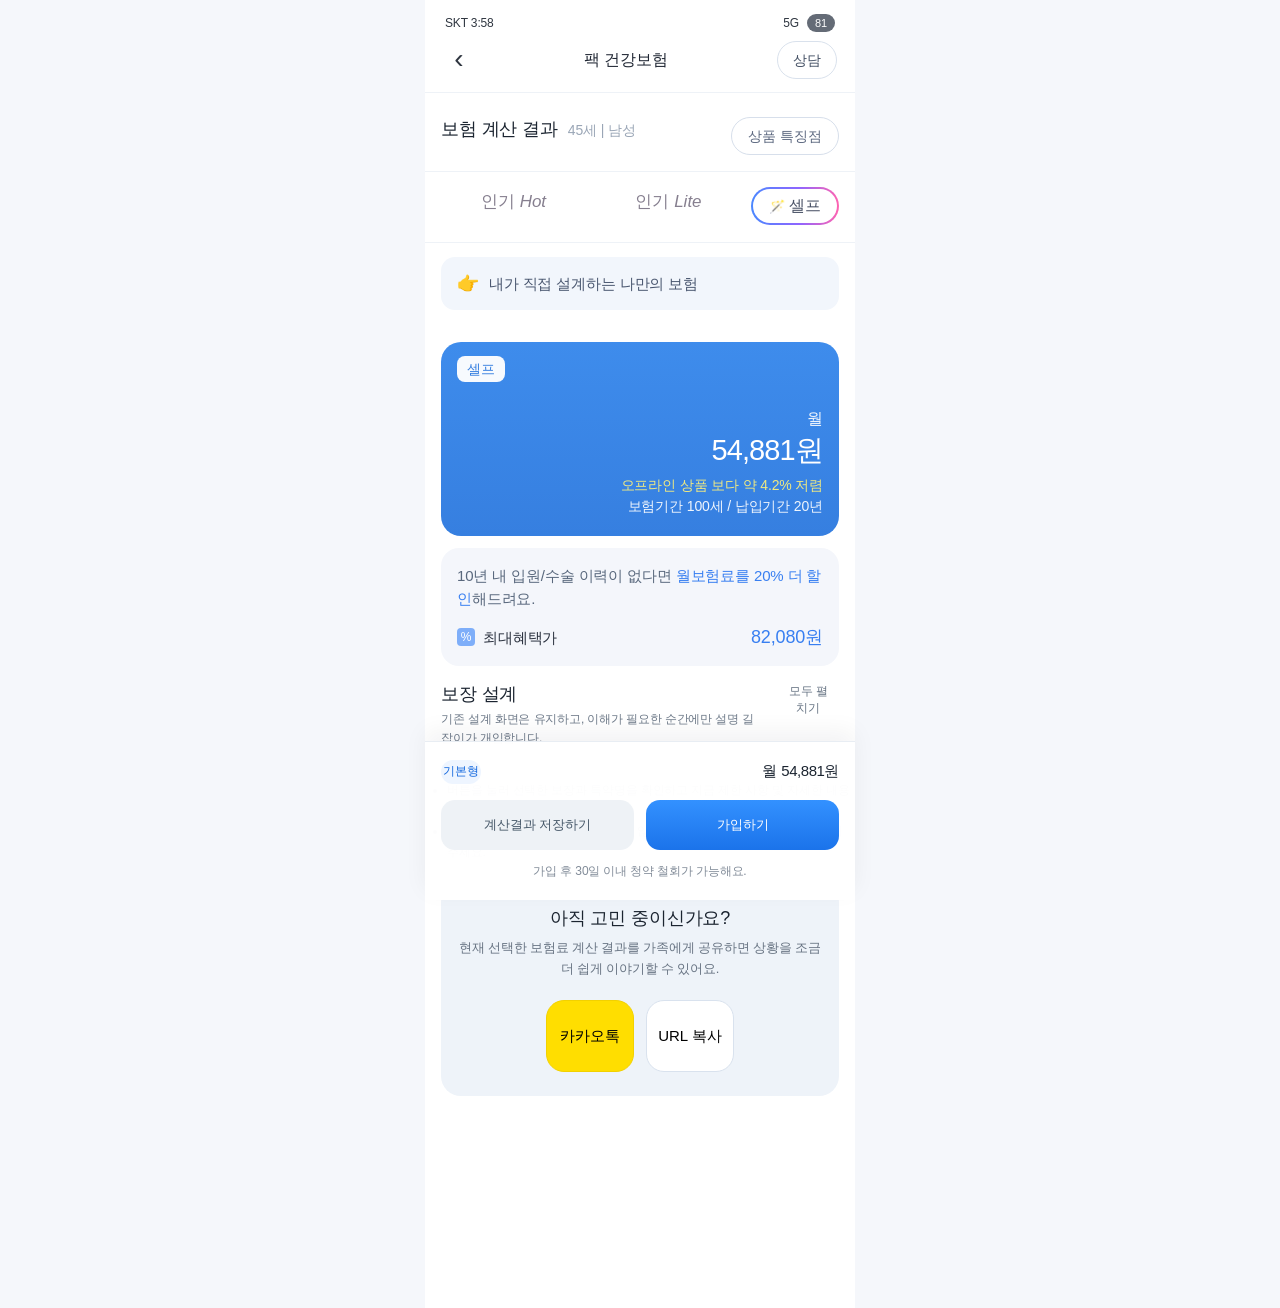
==== sli_knowledge_agent/index.html @ 91657cc1 "Simplify comparison drawer layout" ====
﻿<!DOCTYPE html>
<html lang="ko" class="mobile">
  <head>
    <meta charset="UTF-8" />
    <meta name="viewport" content="width=device-width, initial-scale=1.0" />
    <title>보험 계산 결과 | 보험길잡이 AGENT MVP</title>
    <link rel="stylesheet" href="./styles.css" />
  </head>
  <body>
    <div id="app" class="page-shell">
      <header class="direct-header js-sticky js-fl">
        <div class="status-bar" aria-hidden="true">
          <span class="status-carrier">SKT 3:58</span>
          <div class="status-icons">
            <span>5G</span>
            <span class="status-battery">81</span>
          </div>
        </div>
        <div class="header-wrap">
          <button type="button" class="btn-header-previous">
            <span aria-hidden="true">‹</span>
            <span class="offscreen">뒤로가기</span>
          </button>
          <h1 class="tittle">팩 건강보험</h1>
          <ul class="right-area">
            <li><button type="button" class="btn-ext consult">상담</button></li>
          </ul>
        </div>
      </header>

      <main class="result-page">
        <section class="top-filter-area">
          <div class="top-filter-row">
            <div class="filter-summary">
              <p class="caption">
                <span class="caption-label">보험 계산 결과</span>
                <strong class="caption-age">45세 | 남성</strong>
              </p>
            </div>
            <div class="filter-actions">
              <button type="button" class="badge-btn feature-btn">상품 특징점</button>
            </div>
          </div>

          <div class="result-tabs" role="tablist" aria-label="설계 유형">
            <button type="button" class="result-tab" role="tab" aria-selected="false">인기 <em>Hot</em></button>
            <button type="button" class="result-tab" role="tab" aria-selected="false">인기 <em>Lite</em></button>
            <button type="button" class="result-tab result-tab-self" id="openOverview" role="tab" aria-selected="true">
              <span class="spark-icon" aria-hidden="true">🪄</span>
              셀프
            </button>
          </div>

          <div class="self-banner">
            <span class="self-banner-icon" aria-hidden="true">👉</span>
            <p>내가 직접 설계하는 나만의 보험</p>
          </div>
        </section>

        <section class="price-panel">
          <div class="price-card">
            <div class="mini-flag self">셀프</div>
            <div class="price-copy">
              <span>월</span>
              <strong id="totalPremium">102,600원</strong>
              <p class="price-benefit-copy">오프라인 상품 보다 약 4.2% 저렴</p>
              <p>보험기간 100세 / 납입기간 20년</p>
            </div>
          </div>

          <article class="benefit-box">
            <p class="benefit-copy">10년 내 입원/수술 이력이 없다면 <strong>월보험료를 20% 더 할인</strong>해드려요.</p>
            <div class="benefit-line">
              <span class="benefit-badge">%</span>
              <span>최대혜택가</span>
              <strong>82,080원</strong>
            </div>
          </article>
        </section>

        <section class="calc-section">
          <div class="section-headline">
            <div>
              <h2>보장 설계</h2>
              <p>기존 설계 화면은 유지하고, 이해가 필요한 순간에만 설명 길잡이가 개입합니다.</p>
            </div>
            <button type="button" class="btn-arrow">모두 펼치기</button>
          </div>
          <div id="productSections" class="group-list"></div>
        </section>

        <section class="legal-area">
          <ul class="txt-list dot-list">
            <li>버튼을 눌러 선택한 보장과 특약명을 확인하고 지금 제한 사항 및 자세한 내용을 같이 읽어보세요.</li>
            <li>보험길잡이 설명은 권유를 대신하지 않으며 자세한 기준은 약관을 꼭 확인해 주세요.</li>
          </ul>
        </section>

        <section class="bot-share-area">
          <h2 class="tit-sm">
            아직 고민 중이신가요?
            <span>현재 선택한 보험료 계산 결과를 가족에게 공유하면 상황을 조금 더 쉽게 이야기할 수 있어요.</span>
          </h2>
          <ul class="share-list">
            <li><button type="button" class="btn-share kakao"><span>카카오톡</span></button></li>
            <li><button type="button" class="btn-share url"><span>URL 복사</span></button></li>
          </ul>
        </section>
      </main>

      <aside class="sticky-guide-bar hidden" id="guideBar" aria-live="polite" aria-modal="true" role="dialog">
        <div class="sheet-handle"></div>
        <div class="sticky-guide-header">
          <div class="guide-copy">
            <p class="sheet-kicker guide-kicker">지금은 이 내용만 보면 돼요</p>
            <h2 id="guideTitle" class="guide-title"></h2>
          </div>
          <button class="icon-btn icon-btn-close guide-close-btn" id="guideDismissBtn" aria-label="닫기" type="button"><span aria-hidden="true">×</span></button>
        </div>
        <div class="sticky-guide-body">
          <p id="guideMessage" class="guide-body"></p>
        </div>
        <div class="sticky-guide-footer">
          <button class="btn btn-pry btn-sm guide-detail-btn" id="guideDetailBtn" type="button">자세히 보기</button>
        </div>
      </aside>

      <div class="bottom-area __plan info-calc-bottom">
        <div class="box-package-fee">
          <div><span class="flag flag-pry">기본형</span></div>
          <div class="m-area">
            <span>월</span>
            <strong id="footerPremium">76,327원</strong>
          </div>
        </div>
        <div class="btn-group">
          <button type="button" class="btn btn-sec"><span>계산결과 저장하기</span></button>
          <button type="button" class="btn btn-pry"><span>가입하기</span></button>
        </div>
        <p class="txt-info-cancel">가입 후 30일 이내 청약 철회가 가능해요.</p>
      </div>
    </div>

    <div class="scrim hidden" id="scrim"></div>

    <section class="bottom-sheet hidden" id="termSheet" aria-modal="true" role="dialog">
      <div class="sheet-handle"></div>
      <div class="sheet-header">
        <div>
          <p class="sheet-kicker" id="termSheetTag">용어 설명</p>
          <h2 id="termSheetTitle"></h2>
        </div>
        <button class="icon-btn icon-btn-close" aria-label="닫기" data-close="termSheet" type="button"><span aria-hidden="true">×</span></button>
      </div>
      <div class="sheet-body">
        <p class="summary-pill" id="termPlainSummary"></p>
        <div class="info-block">
          <h3>왜 중요한가</h3>
          <p id="termWhy"></p>
        </div>
        <div class="info-block">
          <h3>이럴 때 같이 보면 좋아요</h3>
          <p id="termFit"></p>
        </div>
        <div class="info-block">
          <h3>주의할 점</h3>
          <p id="termCaution"></p>
        </div>
        <div class="info-block" id="termExamplesBlock">
          <h3>자세히 보기</h3>
          <ul id="termExamples"></ul>
        </div>
        <p class="legal-note" id="termLegal"></p>
      </div>
      <div class="sheet-footer">
        <button class="btn btn-sec" id="openCompareFromTerm" type="button">비교 보기</button>
        <button class="btn btn-pry" id="openConsultFromTerm" type="button">이 항목만 상담받기</button>
      </div>
    </section>

    <section class="comparison-drawer hidden" id="comparisonDrawer" aria-modal="true" role="dialog">
      <div class="sheet-handle"></div>
      <div class="drawer-header">
        <div>
          <p class="sheet-kicker">비교 보기</p>
          <h2 id="comparisonTitle"></h2>
        </div>
        <button class="icon-btn icon-btn-close" aria-label="닫기" data-close="comparisonDrawer" type="button"><span aria-hidden="true">×</span></button>
      </div>
      <div class="drawer-body">
        <div class="info-block">
          <h3>차이만 빠르게 보기</h3>
          <ul id="comparisonPoints"></ul>
        </div>
        <p class="legal-note" id="comparisonCaution"></p>
      </div>
      <div class="drawer-footer">
        <button class="btn btn-sec" id="comparisonConsultBtn" type="button">부담없이 물어보기</button>
      </div>
    </section>

    <section class="consult-card hidden" id="consultCard" aria-modal="true" role="dialog">
      <div class="sheet-handle"></div>
      <div class="sheet-header">
        <div>
          <p class="sheet-kicker">상담 연결</p>
          <h2>권유 없이 필요한 내용만 상담해드려요</h2>
        </div>
        <button class="icon-btn icon-btn-close" aria-label="닫기" data-close="consultCard" type="button"><span aria-hidden="true">×</span></button>
      </div>
      <div class="sheet-body">
        <p class="consult-lead">
          지금 보고 있던 항목과 막혔던 지점만 전달하는 흐름이라 처음부터 다시 설명하지 않아도 되도록 맥락을 함께 넘겨드려요.
        </p>
        <div class="handoff-box">
          <p class="handoff-label">상담으로 바로 전달되는 내용</p>
          <ul id="consultContext"></ul>
        </div>
        <p class="legal-note">세부 기준과 지급 조건은 약관을 꼭 확인해 주세요.</p>
      </div>
      <div class="sheet-footer">
        <a class="btn btn-pry consult-call" href="tel:1588-0000">1588-0000 연결</a>
      </div>
    </section>

    <script src="./data.js"></script>
    <script src="./app.js"></script>
  </body>
</html>
---- sli_knowledge_agent/styles.css ----
@font-face {
  font-family: "Noto Sans KR";
  src: url("./assets/fonts/NotoSansKR-Regular.ttf") format("truetype");
  font-style: normal;
  font-weight: 400;
  font-display: swap;
}

@property --sheet-outline-angle {
  syntax: "<angle>";
  inherits: false;
  initial-value: 0deg;
}

:root {
  --bg: #f5f7fb;
  --surface: #ffffff;
  --line: #e6ebf2;
  --text: #1b2430;
  --muted: #6e7a89;
  --blue: #2f80ed;
  --blue-strong: #1368de;
  --blue-soft: #edf4ff;
  --yellow-soft: #fff3a8;
  --navy: #102235;
  --shadow: 0 12px 28px rgba(16, 34, 53, 0.08);
  --space-1: 4px;
  --space-2: 8px;
  --space-3: 12px;
  --space-4: 16px;
  --space-5: 20px;
  --space-6: 24px;
  --radius-md: 16px;
  --radius-lg: 20px;
  --text-xs: 12px;
  --text-sm: 13px;
  --text-md: 15px;
  --text-lg: 18px;
  --text-xl: 24px;
  --leading-tight: 1.35;
  --leading-base: 1.6;
  --sheet-outline-width: 2px;
  --sheet-outline-green: #70e8c1;
  --sheet-outline-azure: #74d8ff;
  --sheet-outline-blue: #4aa8ff;
  --sheet-outline-navy: #2d6fe9;
  --sheet-outline-purple: #9b6dff;
  --sheet-outline-pink: #ff67b7;
  --sheet-outline-angle: 0deg;
}

* {
  box-sizing: border-box;
}

html,
body {
  margin: 0;
  padding: 0;
  background: var(--bg);
  color: var(--text);
  font-family: "Noto Sans KR", "Apple SD Gothic Neo", sans-serif;
  font-weight: 400;
  font-size: var(--text-md);
  line-height: var(--leading-base);
  letter-spacing: -0.01em;
}

h1,
h2,
h3,
h4,
h5,
h6,
strong,
b {
  font-weight: 400;
}

button,
select,
a {
  font: inherit;
  font-weight: 400;
}

button {
  cursor: pointer;
}

.offscreen {
  position: absolute;
  width: 1px;
  height: 1px;
  padding: 0;
  margin: -1px;
  overflow: hidden;
  clip: rect(0, 0, 0, 0);
  border: 0;
}

.page-shell {
  width: min(100%, 430px);
  min-height: 100vh;
  margin: 0 auto;
  background: var(--bg);
  position: relative;
}

.direct-header {
  position: fixed;
  top: 0;
  left: 50%;
  transform: translateX(-50%);
  width: min(100%, 430px);
  z-index: 20;
  background: rgba(255, 255, 255, 0.96);
  border-bottom: 1px solid #eef2f7;
  backdrop-filter: blur(10px);
}

.header-wrap {
  height: 56px;
  display: grid;
  grid-template-columns: 28px 1fr auto;
  align-items: center;
  gap: 10px;
  padding: 0 var(--space-4);
}

.btn-header-previous,
.btn-header,
.btn-ext,
.btn-arrow,
.icon-btn,
.btn-text,
.mini-link {
  border: 0;
  background: transparent;
}

.btn-header-previous::before {
  content: "‹";
  font-size: 22px;
  color: var(--text);
}

.tittle {
  margin: 0;
  text-align: center;
  font-size: var(--text-md);
  line-height: var(--leading-tight);
  font-weight: 400;
}

.right-area {
  display: flex;
  gap: 8px;
  align-items: center;
  list-style: none;
  margin: 0;
  padding: 0;
}

.btn-ext.consult,
.btn-header.allmenu {
  font-size: var(--text-xs);
  color: #404b5a;
}

.result-page {
  padding: 99px 0 196px;
}

.top-filter-area,
.price-panel,
.calc-section,
.legal-area,
.bot-share-area {
  margin-bottom: var(--space-4);
}

.top-filter-row {
  display: flex;
  justify-content: space-between;
  gap: 12px;
  align-items: flex-start;
  padding: 16px 14px 0;
}

.filter-summary {
  min-width: 0;
}

.caption {
  display: flex;
  align-items: baseline;
  gap: 6px;
  margin: 0 0 10px;
  font-size: 14px;
  line-height: 1.4;
  color: #2f5ca8;
}

.caption-label {
  color: #2e5aa4;
}

.caption-age {
  color: #3d4f68;
  font-size: 13px;
}

.filter-tags,
.filter-actions {
  display: flex;
  gap: 8px;
  flex-wrap: wrap;
}

.tag,
.badge-btn {
  display: inline-flex;
  align-items: center;
  justify-content: center;
  min-height: 30px;
  padding: 0 12px;
  border-radius: 999px;
  border: 1px solid #d9e2ef;
  background: #fff;
  color: #55667f;
  font-size: var(--text-xs);
  line-height: 1;
  white-space: nowrap;
}

.badge-btn.point {
  background: #f8fbff;
  color: #2d72ea;
  border-color: #bcd3fb;
}

.banner-tip {
  display: flex;
  align-items: flex-start;
  gap: var(--space-2);
  margin-top: 14px;
  padding: 14px 16px 0;
  font-size: var(--text-xs);
  line-height: var(--leading-base);
  color: #667383;
  border-top: 1px solid #eef2f7;
}

.banner-tip p {
  margin: 0;
  flex: 1;
}

.dot {
  width: 7px;
  height: 7px;
  border-radius: 50%;
  background: #f7b500;
  flex: 0 0 auto;
}

.price-panel {
  padding: 12px 14px 0;
}

.price-card {
  padding: 18px 16px 20px;
  border-radius: 20px;
  background: linear-gradient(180deg, #3a96ff 0%, #2379ee 100%);
  color: #fff;
  box-shadow: var(--shadow);
}

.mini-flag,
.flag {
  display: inline-flex;
  align-items: center;
  justify-content: center;
  min-width: 40px;
  height: 24px;
  border-radius: 999px;
  background: rgba(255, 255, 255, 0.16);
  font-size: 12px;
  font-weight: 400;
}

.price-copy {
  margin-top: 30px;
  text-align: center;
}

.price-copy span {
  display: block;
  opacity: 0.92;
  font-size: 13px;
  line-height: var(--leading-tight);
}

.price-copy strong {
  display: block;
  margin: 6px 0 8px;
  font-size: 18px;
  line-height: 1.08;
  letter-spacing: -0.03em;
}

#totalPremium,
#footerPremium {
  font-size: inherit;
}

.price-copy strong#totalPremium {
  font-size: 46px;
}

.price-copy p {
  margin: 0;
  font-size: 12px;
  line-height: 1.55;
  opacity: 0.92;
}

.benefit-line {
  display: flex;
  justify-content: space-between;
  align-items: flex-start;
  gap: var(--space-3);
  margin-top: 12px;
  padding: 0 4px;
  font-size: var(--text-xs);
  line-height: var(--leading-base);
  color: #647384;
}

.benefit-line strong {
  color: var(--blue-strong);
  white-space: nowrap;
}

.top-filter-area + .price-panel {
  margin-top: 0;
}

.page-shell {
  background: #ffffff;
  overflow-x: hidden;
  overflow-y: visible;
}

.direct-header {
  background: rgba(255, 255, 255, 0.98);
}

.status-bar {
  display: flex;
  justify-content: space-between;
  align-items: center;
  padding: 14px 20px 8px;
  color: #2f3640;
  font-size: 12px;
  line-height: 1;
}

.status-icons {
  display: inline-flex;
  align-items: center;
  gap: 8px;
}

.status-battery {
  display: inline-flex;
  align-items: center;
  justify-content: center;
  min-width: 28px;
  height: 18px;
  padding: 0 6px;
  border-radius: 999px;
  background: #646b76;
  color: #ffffff;
  font-size: 11px;
}

.header-wrap {
  height: 52px;
  grid-template-columns: 32px 1fr auto;
  padding: 0 18px 12px;
}

.btn-header-previous {
  width: 32px;
  height: 32px;
  display: inline-flex;
  align-items: center;
  justify-content: center;
  padding: 0;
  color: #2f3640;
  font-size: 28px;
  line-height: 1;
}

.btn-header-previous::before {
  content: none;
}

.btn-header-previous > span[aria-hidden="true"] {
  transform: translateY(-1px);
}

.tittle {
  font-size: 16px;
  color: #202734;
}

.right-area {
  gap: 0;
}

.btn-ext.consult {
  min-width: 58px;
  height: 38px;
  padding: 0 15px;
  border: 1px solid #d9e1ec;
  border-radius: 999px;
  background: #ffffff;
  font-size: 14px;
  color: #455165;
}

.result-page {
  background: #ffffff;
}

.top-filter-row {
  padding: 18px 16px 0;
}

.caption {
  gap: 10px;
  margin: 0;
  color: #1d2430;
}

.caption-label {
  font-size: 18px;
  line-height: 1.35;
  color: #1b2430;
}

.caption-age {
  color: #9aa6b6;
  font-size: 14px;
}

.badge-btn {
  min-height: 38px;
  padding: 0 18px;
  border: 1px solid #d7dfeb;
  color: #5d6980;
  font-size: 14px;
}

.feature-btn {
  padding-inline: 16px;
}

.result-tabs {
  display: flex;
  align-items: center;
  justify-content: space-between;
  gap: 10px;
  margin-top: 16px;
  padding: 0 16px 16px;
  border-top: 1px solid #eef2f7;
  border-bottom: 1px solid #eef2f7;
}

.result-tab {
  flex: 1;
  min-width: 0;
  height: 54px;
  border: 0;
  background: transparent;
  color: #867f8f;
  font-size: 17px;
  line-height: 1;
  padding: 14px 4px 10px;
}

.result-tab em {
  font-style: italic;
}

.result-tab-self {
  display: inline-flex;
  align-items: center;
  justify-content: center;
  flex: 0 0 auto;
  min-width: 80px;
  height: 38px;
  margin-top: 14px;
  padding: 0 16px;
  border: 2px solid transparent;
  border-radius: 999px;
  background:
    linear-gradient(#ffffff, #ffffff) padding-box,
    linear-gradient(90deg, #4a88ff 0%, #8f65ff 55%, #ff63b0 100%) border-box;
  color: #495165;
  font-size: 16px;
}

.spark-icon {
  margin-right: 4px;
  font-size: 13px;
}

.self-banner {
  display: flex;
  align-items: center;
  gap: 10px;
  margin: 14px 16px 0;
  padding: 12px 16px;
  border-radius: 14px;
  background: #f2f6fc;
}

.self-banner p {
  margin: 0;
  color: #4a5770;
  font-size: 15px;
  line-height: 1.45;
}

.self-banner-icon {
  flex: 0 0 auto;
  font-size: 18px;
}

.price-panel {
  padding: 16px 16px 0;
}

.price-card {
  min-height: 158px;
  padding: 14px 16px 18px;
  background: linear-gradient(180deg, #3e8cec 0%, #367fe0 100%);
  box-shadow: none;
}

.mini-flag,
.mini-flag.self {
  height: 26px;
  padding: 0 10px;
  border-radius: 8px;
  background: rgba(255, 255, 255, 0.96);
  color: #367fe0;
  font-size: 14px;
}

.price-copy {
  margin-top: 26px;
  text-align: right;
}

.price-copy span {
  font-size: 16px;
}

.price-copy strong#totalPremium {
  font-size: 29px;
}

.price-copy p {
  font-size: 14px;
}

.price-benefit-copy {
  margin-bottom: 2px;
  color: #fff27a;
}

.benefit-box {
  margin-top: 12px;
  padding: 16px;
  border-radius: 18px;
  background: #f4f6fb;
}

.benefit-copy {
  margin: 0;
  color: #59687d;
  font-size: 15px;
  line-height: 1.55;
}

.benefit-copy strong {
  color: #387ff1;
}

.benefit-line {
  justify-content: flex-start;
  align-items: center;
  gap: 8px;
  margin-top: 14px;
  padding: 0;
  font-size: 15px;
  line-height: 1.4;
  color: #2c3340;
}

.benefit-line strong {
  margin-left: auto;
  color: #387ff1;
  font-size: 18px;
}

.benefit-badge {
  display: inline-flex;
  align-items: center;
  justify-content: center;
  width: 18px;
  height: 18px;
  border-radius: 4px;
  background: #7eaef9;
  color: #ffffff;
  font-size: 12px;
  line-height: 1;
}

.calc-section,
.legal-area,
.bot-share-area {
  padding-left: 16px;
  padding-right: 16px;
}

.section-headline {
  padding: 0 0 var(--space-3);
}

.group-list {
  gap: 12px;
}

.legal-area {
  padding-top: var(--space-1);
  padding-bottom: 0;
}

.bot-share-area {
  margin-left: 16px;
  margin-right: 16px;
  padding-left: 20px;
  padding-right: 20px;
}

.calc-section {
  background: transparent;
}

.section-headline {
  display: flex;
  justify-content: space-between;
  align-items: flex-start;
  gap: var(--space-3);
  padding: 0 var(--space-1) var(--space-3);
}

.section-headline h2 {
  margin: 0 0 var(--space-1);
  font-size: var(--text-lg);
  line-height: var(--leading-tight);
}

.section-headline p {
  margin: 0;
  color: var(--muted);
  font-size: var(--text-xs);
  line-height: var(--leading-base);
}

.btn-arrow {
  color: #667383;
  font-size: var(--text-xs);
  line-height: 1.4;
}

.group-list {
  display: grid;
  gap: var(--space-3);
}

.group-info-box {
  border: 1px solid var(--line);
  border-radius: var(--radius-lg);
  background: var(--surface);
  overflow: hidden;
}

.calc-section,
.legal-area,
.bot-share-area {
  padding-left: 16px;
  padding-right: 16px;
}

.section-headline {
  padding: 0 0 var(--space-3);
}

.group-list {
  gap: 12px;
}

.group-info-box .title .tog {
  width: 100%;
  padding: var(--space-5) var(--space-4) var(--space-4);
  text-align: left;
  position: relative;
  border: 0;
  background: transparent;
  font-size: 17px;
  line-height: var(--leading-tight);
  font-weight: 400;
}

.group-info-box .title .tog::after {
  content: "⌃";
  position: absolute;
  right: 16px;
  top: 16px;
  font-size: 16px;
  color: #7b8794;
}

.group-info-box:not(.open) .title .tog::after {
  transform: rotate(180deg);
}

.desc-category {
  display: inline-flex;
  flex-wrap: wrap;
  gap: 4px;
  margin-left: 8px;
  vertical-align: middle;
}

.desc-chip {
  display: inline-flex;
  align-items: center;
  color: var(--blue);
  font-size: 12px;
  line-height: 1.4;
  font-weight: 400;
}

.desc {
  margin: var(--space-2) 0 0;
  color: #7b8794;
  font-size: var(--text-xs);
  line-height: var(--leading-base);
  font-weight: 400;
}

.cont-trty {
  padding: 0 var(--space-4) var(--space-4);
}

.info-box {
  border-top: 1px solid #f1f4f8;
  padding-top: var(--space-4);
}

.middle-group + .middle-group {
  margin-top: var(--space-4);
}

.middle-head {
  display: flex;
  align-items: center;
  justify-content: space-between;
  gap: var(--space-3);
  margin-bottom: var(--space-2);
}

.middle-title {
  margin: 0;
  font-size: 13px;
  font-weight: 400;
  line-height: var(--leading-tight);
  color: #2a3441;
}

.middle-count {
  display: inline-flex;
  align-items: center;
  justify-content: center;
  min-width: 36px;
  height: 20px;
  border-radius: 999px;
  background: #f4f7fb;
  color: #607086;
  font-size: 10px;
  font-weight: 400;
}

.info-head {
  display: flex;
  justify-content: space-between;
  align-items: center;
  gap: var(--space-3);
  margin-bottom: var(--space-3);
}

.tit {
  margin: 0;
  font-size: 16px;
  line-height: var(--leading-tight);
}

.section-count {
  display: inline-flex;
  align-items: center;
  justify-content: center;
  min-width: 42px;
  height: 24px;
  border-radius: 999px;
  background: var(--blue-soft);
  color: var(--blue-strong);
  font-size: 11px;
  font-weight: 400;
}

.data-list {
  list-style: none;
  margin: 0;
  padding: 0;
}

.data-list li {
  border-top: 1px solid #f3f5f8;
}

.data-list li:first-child {
  border-top: 0;
}

.data-list li.off .item-copy > span,
.data-list li.off .guide-inline {
  color: #9099a5;
}

.item {
  display: grid;
  grid-template-columns: 1fr auto;
  gap: var(--space-3);
  padding: var(--space-4) 0;
}

.item-copy > span {
  display: inline-block;
  font-size: 14px;
  font-weight: 400;
  line-height: 1.6;
}

.tooltip.replacement {
  display: inline-flex;
  margin-left: 5px;
  vertical-align: middle;
}

.tooltip-btn {
  display: inline-flex;
  align-items: center;
  gap: 4px;
}

.btn-help {
  width: 14px;
  height: 14px;
  border-radius: 50%;
  border: 0;
  background: conic-gradient(
    from 210deg,
    #6de3ff 0deg,
    #55b6ff 58deg,
    #6f89ff 118deg,
    #b06bff 182deg,
    #ff74c8 246deg,
    #ffd466 304deg,
    #75e39b 360deg
  );
  position: relative;
  box-shadow: 0 0 0 1px rgba(255, 255, 255, 0.42) inset;
}

.btn-help::before {
  content: "";
}

.btn-help.is-guide {
  background: conic-gradient(
    from 210deg,
    #6de3ff 0deg,
    #55b6ff 58deg,
    #6f89ff 118deg,
    #b06bff 182deg,
    #ff74c8 246deg,
    #ffd466 304deg,
    #75e39b 360deg
  );
}

.ico-arrow {
  width: 0;
  height: 0;
  border-left: 4px solid transparent;
  border-right: 4px solid transparent;
  border-top: 5px solid #ccd5e0;
}

.guide-inline {
  margin: var(--space-2) 0 0;
  color: #657283;
  font-size: var(--text-xs);
  line-height: var(--leading-base);
}

.inline-actions {
  display: flex;
  gap: var(--space-3);
  margin-top: var(--space-3);
}

.mini-link {
  padding: 0;
  color: var(--blue-strong);
  font-size: var(--text-xs);
  line-height: 1.5;
  font-weight: 400;
}

.mini-link.muted {
  color: #788493;
}

.term-highlight {
  position: relative;
  display: inline-block;
  padding: 0 2px;
  margin: 0 1px;
  border: 0;
  border-radius: 4px;
  background: transparent;
  color: inherit;
  font-weight: 400;
  cursor: pointer;
  isolation: isolate;
}

.term-highlight::after {
  content: "";
  position: absolute;
  left: 0;
  right: 0;
  bottom: -0.02em;
  height: 0.2em;
  border-radius: 999px;
  background-image: linear-gradient(
    90deg,
    rgba(25, 70, 190, 0.62) 0%,
    rgba(92, 190, 255, 0.56) 12.5%,
    rgba(92, 232, 179, 0.52) 25%,
    rgba(255, 115, 190, 0.5) 37.5%,
    rgba(25, 70, 190, 0.62) 50%,
    rgba(92, 190, 255, 0.56) 62.5%,
    rgba(92, 232, 179, 0.52) 75%,
    rgba(255, 115, 190, 0.5) 87.5%,
    rgba(25, 70, 190, 0.62) 100%
  );
  background-size: 200% 100%;
  background-position: 0% 50%;
  transform: scaleX(0);
  transform-origin: left center;
  opacity: 0;
  z-index: -1;
}

.term-highlight.is-revealed {
  color: #0f2746;
  font-weight: 600;
}

.term-highlight.is-revealed::after {
  transform: scaleX(1);
  opacity: 0.78;
  animation: highlightGradientFlow 3.2s linear infinite;
}

.term-highlight.revealed {
  color: #0f2746;
  font-weight: 600;
}

.term-highlight.revealed::after {
  transform: scaleX(1);
  opacity: 0.78;
  animation: highlightGradientFlow 3.2s linear infinite;
}

@keyframes highlightGradientFlow {
  0% {
    background-position: 100% 50%;
  }
  100% {
    background-position: 0% 50%;
  }
}

.val {
  min-width: 112px;
  display: grid;
  justify-items: end;
  align-content: start;
  gap: 8px;
}

.switch-wrap {
  position: relative;
  width: 44px;
  height: 26px;
}

.switch-wrap input {
  opacity: 0;
  width: 0;
  height: 0;
}

.switch-ui {
  position: absolute;
  inset: 0;
  border-radius: 999px;
  background: #d6dde8;
  transition: 0.2s ease;
}

.switch-ui::before {
  content: "";
  position: absolute;
  width: 18px;
  height: 18px;
  left: 4px;
  top: 4px;
  border-radius: 50%;
  background: #fff;
  transition: 0.2s ease;
}

.switch-wrap input:checked + .switch-ui {
  background: var(--blue);
}

.switch-wrap input:checked + .switch-ui::before {
  transform: translateX(18px);
}

.btn-more {
  width: 110px;
  min-height: 36px;
  padding: 0;
  border-radius: 10px;
  border: 1px solid #d8e0eb;
  background: #fff;
}

.btn-more select {
  width: 100%;
  height: 36px;
  border: 0;
  background: transparent;
  padding: 0 10px;
  font-size: var(--text-xs);
  color: var(--text);
}

.txt-fee {
  margin: 0;
  font-size: 12px;
  line-height: 1.5;
  color: #7e8896;
}

.legal-area {
  padding: var(--space-1);
}

.txt-list {
  margin: 0;
  color: #6b7685;
  font-size: var(--text-xs);
  line-height: 1.7;
}

.dot-list {
  padding-left: 18px;
}

.bot-share-area {
  padding: var(--space-6) var(--space-4);
  text-align: center;
  background: #eef3f9;
  border-radius: var(--radius-lg);
}

.tit-sm {
  margin: 0;
  font-size: var(--text-lg);
  line-height: var(--leading-tight);
}

.tit-sm span {
  display: block;
  margin-top: var(--space-2);
  color: #677382;
  font-size: var(--text-sm);
  font-weight: 400;
  line-height: var(--leading-base);
}

.share-list {
  display: flex;
  justify-content: center;
  gap: 12px;
  list-style: none;
  margin: var(--space-5) 0 0;
  padding: 0;
}

.btn-share {
  width: 88px;
  height: 72px;
  border-radius: 18px;
  border: 1px solid #d9e2ee;
  background: #fff;
  font-weight: 400;
}

.btn-share.kakao {
  background: #ffde00;
  border-color: #f2d100;
}

.bottom-area.__plan.info-calc-bottom {
  position: fixed;
  left: 50%;
  bottom: 0;
  transform: translateX(-50%);
  width: min(100%, 430px);
  padding: var(--space-4) var(--space-4) var(--space-5);
  background: rgba(255, 255, 255, 0.98);
  border-top: 1px solid #e8edf3;
  box-shadow: 0 -10px 22px rgba(17, 24, 39, 0.05);
  z-index: 25;
}

.box-package-fee {
  display: flex;
  justify-content: space-between;
  align-items: center;
}

.flag-pry {
  background: #eef5ff;
  color: var(--blue-strong);
}

.m-area {
  display: flex;
  align-items: baseline;
  gap: 4px;
}

.m-area strong {
  font-size: 28px;
  line-height: 1.1;
  letter-spacing: -0.03em;
}

.btn-group {
  display: grid;
  grid-template-columns: 1fr 1fr;
  gap: var(--space-3);
  margin-top: var(--space-4);
}

.btn {
  min-height: 50px;
  border-radius: 14px;
  border: 0;
  font-weight: 400;
  font-size: var(--text-sm);
  line-height: 1.4;
}

.btn.btn-sec {
  background: #eef2f6;
  color: #445667;
}

.btn.btn-pry {
  background: linear-gradient(180deg, #3391ff, #1b73ea);
  color: #fff;
}

.btn.btn-sm {
  min-height: 40px;
  padding: 0 14px;
}

.txt-info-cancel {
  margin: var(--space-3) 0 0;
  text-align: center;
  color: #818b98;
  font-size: var(--text-xs);
  line-height: 1.5;
}

.sticky-guide-bar {
  position: fixed;
  left: 50%;
  bottom: 0;
  transform: translateX(-50%);
  width: min(100%, 430px);
  min-height: 228px;
  max-height: min(54vh, 420px);
  padding: var(--space-3) var(--space-4) calc(var(--space-5) + 8px);
  border-radius: 28px 28px 0 0;
  background: #ffffff;
  color: var(--text);
  box-shadow: 0 -14px 34px rgba(16, 34, 53, 0.16);
  z-index: 49;
  display: flex;
  flex-direction: column;
  align-items: stretch;
  gap: 10px;
  isolation: isolate;
  overflow: hidden;
}

.sticky-guide-bar::before {
  content: "";
  position: absolute;
  inset: 0;
  padding: var(--sheet-outline-width);
  border-radius: inherit;
  background: conic-gradient(
    from var(--sheet-outline-angle),
    var(--sheet-outline-blue) 0deg,
    var(--sheet-outline-green) 58deg,
    var(--sheet-outline-azure) 112deg,
    var(--sheet-outline-navy) 188deg,
    var(--sheet-outline-purple) 258deg,
    var(--sheet-outline-pink) 320deg,
    #8b8dff 340deg,
    var(--sheet-outline-blue) 360deg
  );
  animation: sheetOutlineFlow 7s linear infinite;
  pointer-events: none;
  z-index: -1;
  -webkit-mask:
    linear-gradient(#fff 0 0) content-box,
    linear-gradient(#fff 0 0);
  -webkit-mask-composite: xor;
  mask:
    linear-gradient(#fff 0 0) content-box,
    linear-gradient(#fff 0 0);
  mask-composite: exclude;
}

.guide-kicker {
  margin: 0 0 6px;
}

.sticky-guide-header {
  display: flex;
  justify-content: space-between;
  align-items: flex-start;
  gap: 12px;
}

.sticky-guide-body {
  display: grid;
  gap: 0;
  flex: 1 1 auto;
  min-height: 0;
}

.guide-copy {
  min-width: 0;
  padding-right: 0;
}

.guide-title {
  margin: 0;
  color: var(--text);
  font-size: 17px;
  line-height: 1.45;
  font-weight: 400;
  letter-spacing: -0.02em;
}

.guide-close-btn {
  width: 22px;
  height: 22px;
  color: #6c7789;
  flex: 0 0 auto;
}

.guide-close-btn span {
  font-size: 15px;
  line-height: 1;
}

.guide-body {
  margin: 0;
  color: #5f6e80;
  font-size: 14px;
  line-height: 1.66;
}

.sticky-guide-footer {
  display: flex;
  justify-content: flex-end;
  margin-top: var(--space-3);
  padding-top: var(--space-2);
}

.sticky-guide-bar .guide-detail-btn {
  display: inline-flex;
  align-items: center;
  justify-content: center;
  width: auto;
  min-width: 86px;
  min-height: 34px;
  height: 34px;
  padding: 0 14px;
  border-radius: 12px;
  font-size: 12px;
  line-height: 1;
  align-self: flex-end;
  white-space: nowrap;
}

.highlight-hint-bubble {
  position: fixed;
  left: 0;
  top: 0;
  --bubble-pointer-left: 20px;
  max-width: 160px;
  padding: 8px 12px;
  border-radius: 999px;
  background: rgba(10, 16, 28, 0.94);
  color: #fff;
  font-size: 12px;
  line-height: 1.2;
  white-space: nowrap;
  box-shadow: 0 10px 22px rgba(8, 15, 27, 0.22);
  opacity: 0;
  transform: translate3d(0, 6px, 0) scale(0.98);
  transform-origin: center bottom;
  transition:
    opacity 240ms ease,
    transform 280ms cubic-bezier(0.2, 0.8, 0.2, 1);
  pointer-events: none;
  z-index: 24;
}

.highlight-hint-bubble::after {
  content: "";
  position: absolute;
  left: var(--bubble-pointer-left);
  bottom: -8px;
  width: 0;
  height: 0;
  border-left: 7px solid transparent;
  border-right: 7px solid transparent;
  border-top: 9px solid rgba(10, 16, 28, 0.94);
  transform: none;
}

.highlight-hint-bubble.is-visible {
  opacity: 1;
  transform: translate3d(0, 0, 0) scale(1);
}

.scrim {
  position: fixed;
  inset: 0;
  background: rgba(15, 23, 42, 0.72);
  z-index: 40;
}

.bottom-sheet,
.consult-card,
.comparison-drawer {
  position: fixed;
  left: 50%;
  bottom: 0;
  transform: translateX(-50%);
  width: min(100%, 430px);
  height: min(60vh, 560px);
  max-height: 60vh;
  background: #fff;
  border-radius: 28px 28px 0 0;
  padding: var(--space-3) var(--space-4) var(--space-5);
  z-index: 50;
  display: flex;
  flex-direction: column;
  overflow: hidden;
  box-shadow: 0 -14px 34px rgba(16, 34, 53, 0.16);
  isolation: isolate;
}

.comparison-drawer {
  z-index: 52;
}

.bottom-sheet::before,
.consult-card::before,
.comparison-drawer::before {
  content: "";
  position: absolute;
  inset: 0;
  padding: var(--sheet-outline-width);
  border-radius: inherit;
  background: conic-gradient(
    from var(--sheet-outline-angle),
    var(--sheet-outline-blue) 0deg,
    var(--sheet-outline-green) 58deg,
    var(--sheet-outline-azure) 112deg,
    var(--sheet-outline-navy) 188deg,
    var(--sheet-outline-purple) 258deg,
    var(--sheet-outline-pink) 320deg,
    #8b8dff 340deg,
    var(--sheet-outline-blue) 360deg
  );
  animation: sheetOutlineFlow 7s linear infinite;
  pointer-events: none;
  z-index: -1;
  -webkit-mask:
    linear-gradient(#fff 0 0) content-box,
    linear-gradient(#fff 0 0);
  -webkit-mask-composite: xor;
  mask:
    linear-gradient(#fff 0 0) content-box,
    linear-gradient(#fff 0 0);
  mask-composite: exclude;
}

@keyframes sheetOutlineFlow {
  from {
    --sheet-outline-angle: 0deg;
  }

  to {
    --sheet-outline-angle: 360deg;
  }
}

.sheet-handle {
  width: 54px;
  height: 6px;
  margin: 0 auto var(--space-3);
  border-radius: 999px;
  background: #d7dee9;
}

.sheet-header,
.drawer-header {
  display: flex;
  justify-content: space-between;
  gap: 12px;
  align-items: flex-start;
  flex: 0 0 auto;
  margin-bottom: var(--space-3);
}

.sheet-header > div,
.drawer-header > div {
  min-width: 0;
}

.sheet-kicker {
  margin: 0 0 var(--space-2);
  color: var(--blue-strong);
  font-size: 12px;
  font-weight: 400;
}

.sheet-header h2,
.drawer-header h2 {
  margin: 0;
  font-size: var(--text-xl);
  line-height: 1.35;
}

.sheet-body,
.drawer-body {
  display: grid;
  gap: var(--space-4);
  margin-top: 0;
  flex: 1 1 auto;
  overflow-y: auto;
  padding-right: 2px;
}

.summary-pill {
  margin: 0;
  padding: var(--space-4);
  border-radius: var(--radius-md);
  background: #fff6c9;
  font-weight: 400;
  font-size: var(--text-sm);
  line-height: var(--leading-base);
}

.info-block {
  padding: var(--space-4);
  border-radius: var(--radius-md);
  background: #f8fbff;
  border: 1px solid #e4ecf6;
}

.info-block h3 {
  margin: 0 0 var(--space-2);
  font-size: 15px;
  line-height: var(--leading-tight);
}

.info-block p,
.info-block li,
.legal-note,
.consult-lead {
  margin: 0;
  color: #425163;
  font-size: var(--text-sm);
  line-height: 1.7;
}

.info-block ul,
.handoff-box ul {
  margin: 0;
  padding-left: 18px;
}

.sheet-footer,
.drawer-footer {
  display: grid;
  gap: var(--space-3);
  margin-top: var(--space-4);
  flex: 0 0 auto;
  padding-top: var(--space-3);
  border-top: 1px solid #eef2f7;
}

.compare-columns {
  display: grid;
  grid-template-columns: 1fr 1fr;
  gap: 12px;
}

.compare-card {
  padding: var(--space-4);
  border-radius: var(--radius-md);
  background: #f6faff;
  border: 1px solid #e1ebfa;
}

.compare-side,
.handoff-label {
  margin: 0 0 8px;
  color: var(--blue-strong);
  font-size: 12px;
  font-weight: 400;
}

.compare-card h3 {
  margin: 0 0 var(--space-2);
  font-size: 20px;
  line-height: var(--leading-tight);
}

.handoff-box {
  padding: var(--space-4);
  border-radius: var(--radius-md);
  background: #eef8f2;
  border: 1px solid #d8eedd;
}

.consult-call {
  display: block;
  text-align: center;
  line-height: 48px;
  text-decoration: none;
}

.icon-btn-close {
  width: 24px;
  height: 24px;
  border-radius: 0;
  background: transparent;
  color: #8a94a6;
  display: inline-flex;
  align-items: center;
  justify-content: center;
  flex: 0 0 auto;
  padding: 0;
  margin-top: 2px;
  font-size: 22px;
  font-weight: 300;
  line-height: 1;
}

.icon-btn-close:hover {
  background: transparent;
  color: #6c7789;
}

.icon-btn-close span {
  display: inline-block;
  transform: translateY(-2px);
}

.hidden {
  display: none !important;
}

@media (max-width: 390px) {
  .benefit-line,
  .compare-columns,
  .btn-group,
  .top-filter-row {
    grid-template-columns: 1fr;
    display: grid;
  }

  .sticky-guide-bar {
    flex-direction: column;
    align-items: stretch;
  }

  .guide-actions {
    display: flex;
  }

  .item {
    grid-template-columns: 1fr;
  }

  .val {
    width: 100%;
    justify-items: stretch;
  }

  .btn-more {
    width: 100%;
  }
}
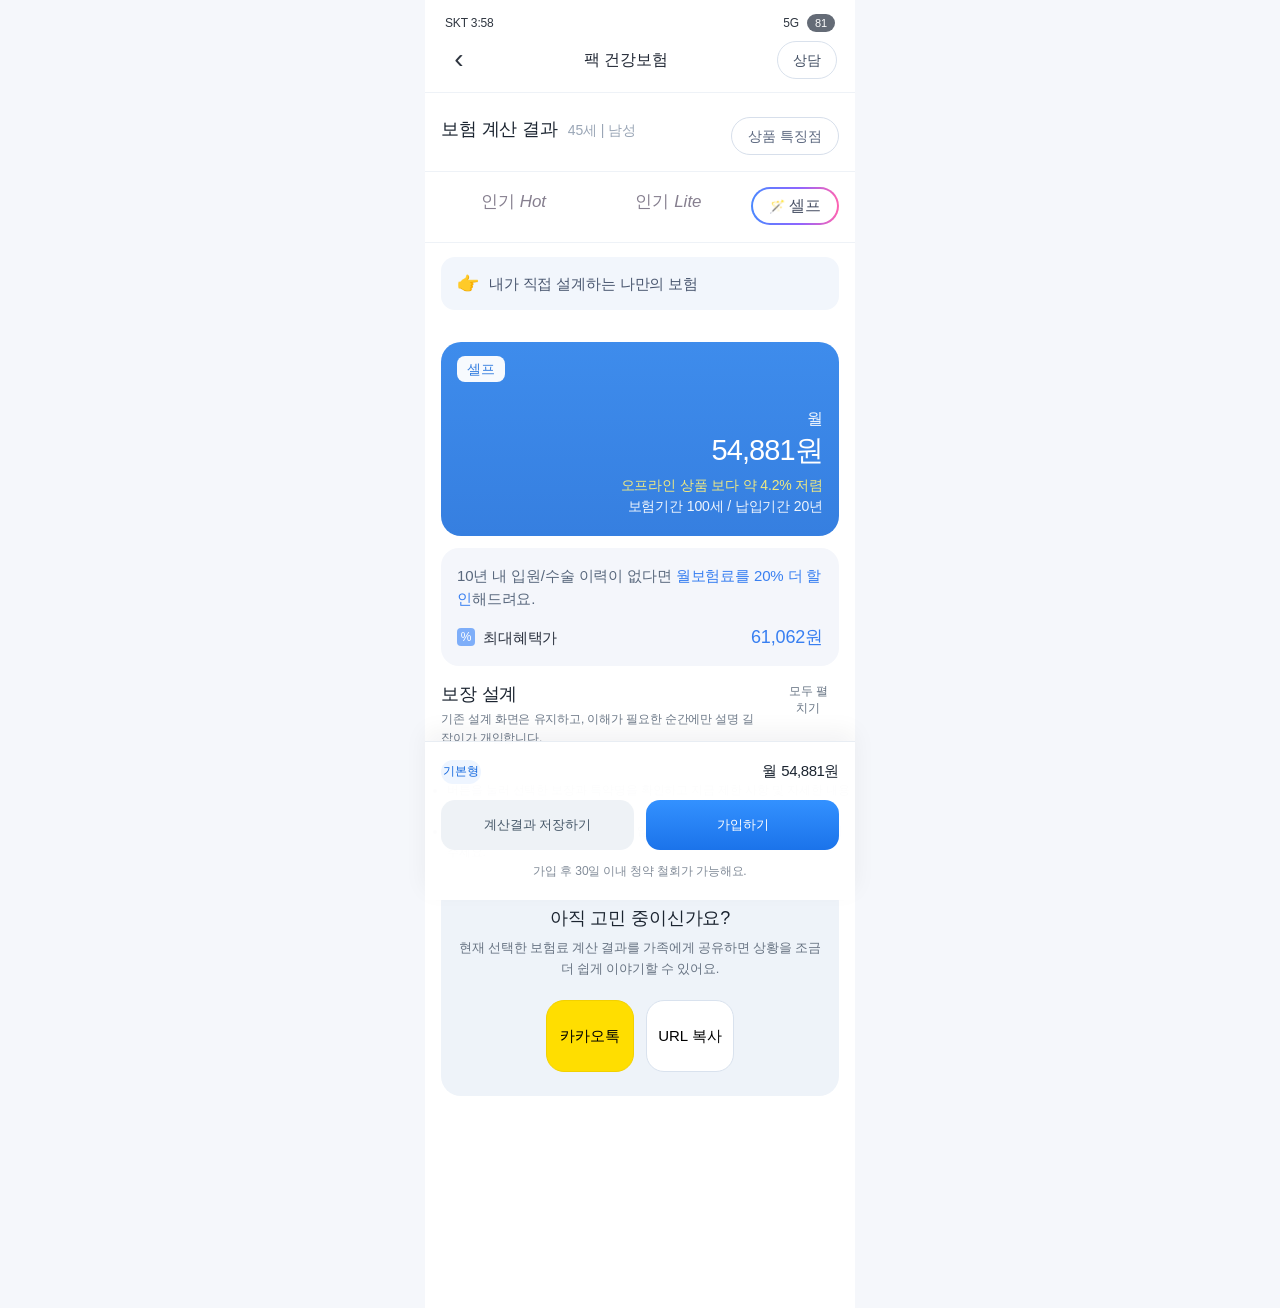
==== commit 8d20de3c: "Update discounted maximum benefit price" ====
--- a/sli_knowledge_agent/index.html
+++ b/sli_knowledge_agent/index.html
@@ -73,7 +73,7 @@
             <div class="benefit-line">
               <span class="benefit-badge">%</span>
               <span>최대혜택가</span>
-              <strong>82,080원</strong>
+              <strong>61,062원</strong>
             </div>
           </article>
         </section>
@@ -155,26 +155,17 @@
       <div class="sheet-body">
         <p class="summary-pill" id="termPlainSummary"></p>
         <div class="info-block">
-          <h3>왜 중요한가</h3>
-          <p id="termWhy"></p>
-        </div>
-        <div class="info-block">
-          <h3>이럴 때 같이 보면 좋아요</h3>
+          <h3>이럴 때 가입하면 좋아요</h3>
           <p id="termFit"></p>
         </div>
-        <div class="info-block">
-          <h3>주의할 점</h3>
-          <p id="termCaution"></p>
-        </div>
         <div class="info-block" id="termExamplesBlock">
-          <h3>자세히 보기</h3>
+          <h3>주의할 점 / 예시</h3>
           <ul id="termExamples"></ul>
         </div>
         <p class="legal-note" id="termLegal"></p>
       </div>
       <div class="sheet-footer">
-        <button class="btn btn-sec" id="openCompareFromTerm" type="button">비교 보기</button>
-        <button class="btn btn-pry" id="openConsultFromTerm" type="button">이 항목만 상담받기</button>
+        <button class="btn btn-pry" id="openConsultFromTerm" type="button">부담없이 물어보기</button>
       </div>
     </section>
 
@@ -204,22 +195,19 @@
       <div class="sheet-header">
         <div>
           <p class="sheet-kicker">상담 연결</p>
-          <h2>권유 없이 필요한 내용만 상담해드려요</h2>
+          <h2 id="consultTitle">가입 권유 없이 궁금한 부분만<br>부담없이 물어보세요</h2>
         </div>
         <button class="icon-btn icon-btn-close" aria-label="닫기" data-close="consultCard" type="button"><span aria-hidden="true">×</span></button>
       </div>
       <div class="sheet-body">
-        <p class="consult-lead">
-          지금 보고 있던 항목과 막혔던 지점만 전달하는 흐름이라 처음부터 다시 설명하지 않아도 되도록 맥락을 함께 넘겨드려요.
-        </p>
+        <p class="consult-lead" id="consultLead">지금 보고 있던 보장 내용을 공유해서 궁금한 부분만 상담 받을 수 있어요.</p>
         <div class="handoff-box">
-          <p class="handoff-label">상담으로 바로 전달되는 내용</p>
+          <p class="handoff-label" id="consultContextTitle">상담에서 공유받는 내용</p>
           <ul id="consultContext"></ul>
         </div>
-        <p class="legal-note">세부 기준과 지급 조건은 약관을 꼭 확인해 주세요.</p>
       </div>
       <div class="sheet-footer">
-        <a class="btn btn-pry consult-call" href="tel:1588-0000">1588-0000 연결</a>
+        <a class="btn btn-pry consult-call" id="consultCallCta" href="tel:1588-0000">상담 예약하기</a>
       </div>
     </section>
 
--- a/sli_knowledge_agent/styles.css
+++ b/sli_knowledge_agent/styles.css
@@ -773,11 +773,12 @@
 
 .info-box {
   border-top: 1px solid #f1f4f8;
-  padding-top: var(--space-4);
+  padding-top: 6px;
 }
 
 .middle-group + .middle-group {
-  margin-top: var(--space-4);
+  margin-top: 0;
+  border-top: 1px solid #f1f4f8;
 }
 
 .middle-head {
@@ -785,15 +786,16 @@
   align-items: center;
   justify-content: space-between;
   gap: var(--space-3);
-  margin-bottom: var(--space-2);
+  padding: 18px 0 14px;
+  margin-bottom: 0;
 }
 
 .middle-title {
   margin: 0;
-  font-size: 13px;
-  font-weight: 400;
+  font-size: 16px;
+  font-weight: 700;
   line-height: var(--leading-tight);
-  color: #2a3441;
+  color: #111927;
 }
 
 .middle-count {
@@ -809,6 +811,10 @@
   font-weight: 400;
 }
 
+.middle-switch {
+  flex-shrink: 0;
+}
+
 .info-head {
   display: flex;
   justify-content: space-between;
@@ -842,31 +848,28 @@
   padding: 0;
 }
 
-.data-list li {
-  border-top: 1px solid #f3f5f8;
-}
-
-.data-list li:first-child {
-  border-top: 0;
-}
-
 .data-list li.off .item-copy > span,
 .data-list li.off .guide-inline {
   color: #9099a5;
 }
 
+.data-list li.off .btn-more select {
+  color: #9099a5;
+}
+
 .item {
   display: grid;
-  grid-template-columns: 1fr auto;
-  gap: var(--space-3);
-  padding: var(--space-4) 0;
+  grid-template-columns: minmax(0, 1fr) auto;
+  gap: 12px;
+  padding: 0 0 14px;
 }
 
 .item-copy > span {
   display: inline-block;
-  font-size: 14px;
-  font-weight: 400;
-  line-height: 1.6;
+  font-size: 15px;
+  font-weight: 400;
+  line-height: 1.5;
+  color: #111827;
 }
 
 .tooltip.replacement {
@@ -926,16 +929,16 @@
 }
 
 .guide-inline {
-  margin: var(--space-2) 0 0;
-  color: #657283;
+  margin: 6px 0 0;
+  color: #8a95a5;
   font-size: var(--text-xs);
-  line-height: var(--leading-base);
+  line-height: 1.7;
 }
 
 .inline-actions {
   display: flex;
   gap: var(--space-3);
-  margin-top: var(--space-3);
+  margin-top: 6px;
 }
 
 .mini-link {
@@ -959,7 +962,7 @@
   border-radius: 4px;
   background: transparent;
   color: inherit;
-  font-weight: 400;
+  font-weight: 600;
   cursor: pointer;
   isolation: isolate;
 }
@@ -1024,11 +1027,11 @@
 }
 
 .val {
-  min-width: 112px;
+  min-width: 88px;
   display: grid;
   justify-items: end;
   align-content: start;
-  gap: 8px;
+  gap: 0;
 }
 
 .switch-wrap {
@@ -1072,22 +1075,26 @@
 }
 
 .btn-more {
-  width: 110px;
-  min-height: 36px;
+  width: 88px;
+  min-height: 30px;
   padding: 0;
-  border-radius: 10px;
-  border: 1px solid #d8e0eb;
+  border-radius: 12px;
+  border: 1px solid #d7dfeb;
   background: #fff;
+  box-shadow: 0 1px 2px rgba(15, 23, 42, 0.04);
 }
 
 .btn-more select {
   width: 100%;
-  height: 36px;
+  height: 30px;
   border: 0;
   background: transparent;
   padding: 0 10px;
-  font-size: var(--text-xs);
-  color: var(--text);
+  font-size: 13px;
+  font-weight: 600;
+  color: #111827;
+  text-align: right;
+  text-align-last: right;
 }
 
 .txt-fee {
@@ -1415,8 +1422,7 @@
   bottom: 0;
   transform: translateX(-50%);
   width: min(100%, 430px);
-  height: min(60vh, 560px);
-  max-height: 60vh;
+  max-height: min(60vh, 560px);
   background: #fff;
   border-radius: 28px 28px 0 0;
   padding: var(--space-3) var(--space-4) var(--space-5);
@@ -1517,6 +1523,7 @@
   gap: var(--space-4);
   margin-top: 0;
   flex: 1 1 auto;
+  min-height: 0;
   overflow-y: auto;
   padding-right: 2px;
 }
@@ -1570,6 +1577,20 @@
   border-top: 1px solid #eef2f7;
 }
 
+.comparison-drawer .drawer-body {
+  gap: var(--space-2);
+}
+
+.comparison-drawer .legal-note {
+  margin: var(--space-2) 0;
+}
+
+.comparison-drawer .drawer-footer {
+  margin-top: 0;
+  padding-top: var(--space-2);
+  border-top: 0;
+}
+
 .compare-columns {
   display: grid;
   grid-template-columns: 1fr 1fr;
